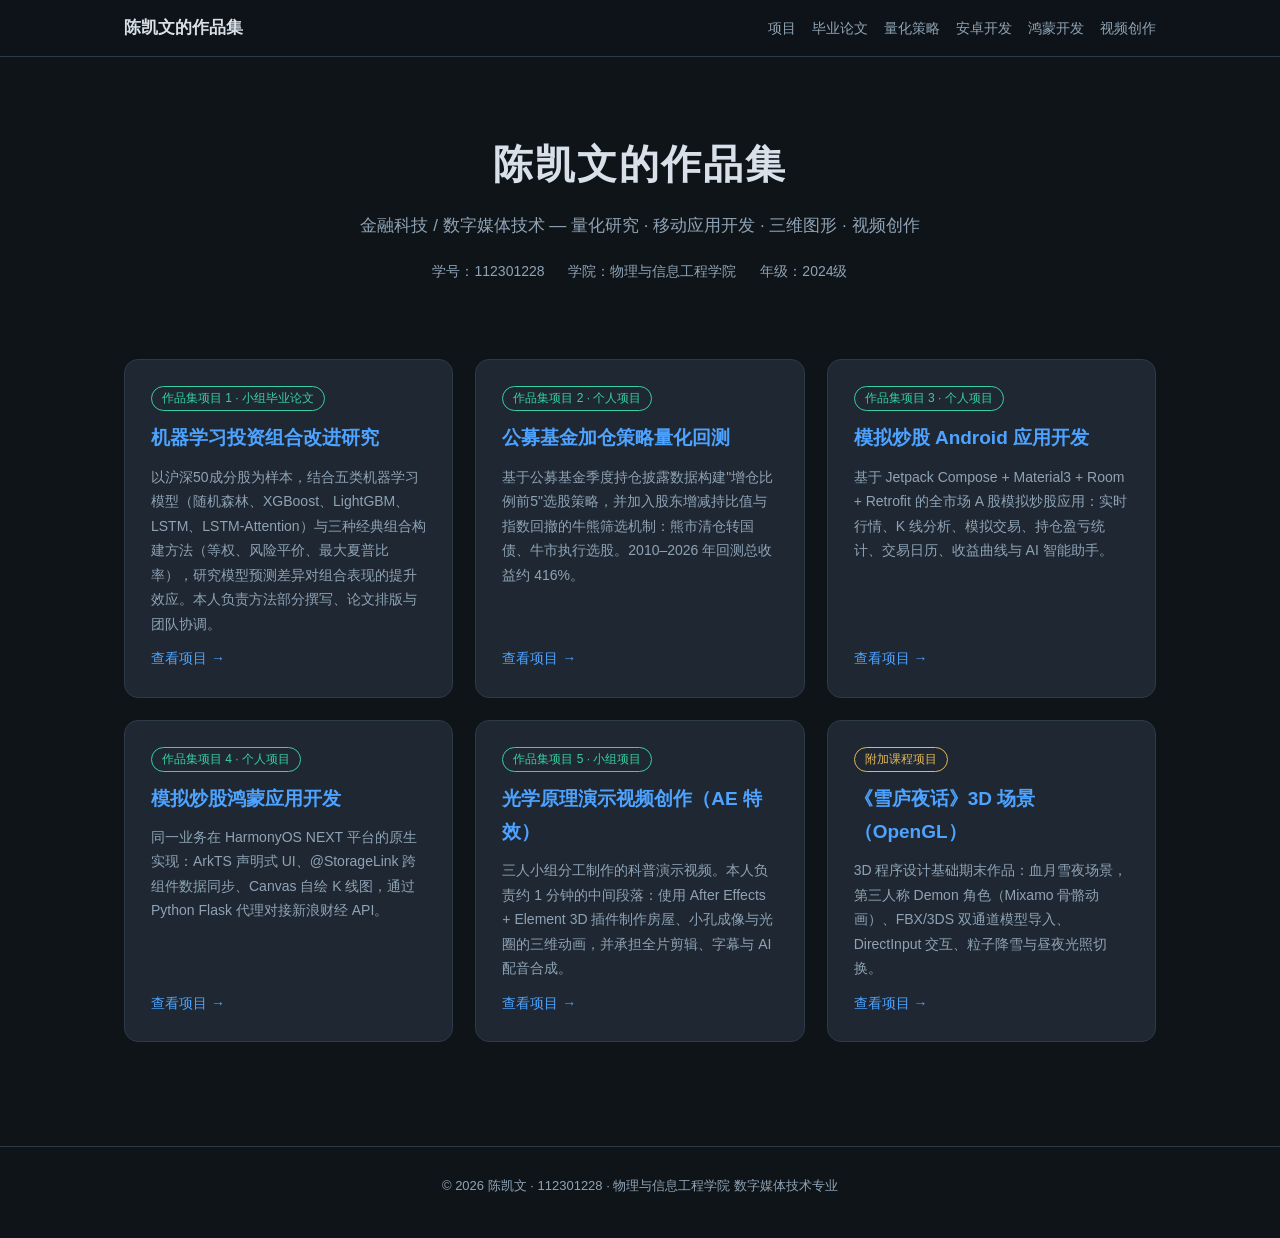
==== index.html @ bfaefc78 "初始提交：陈凯文的作品集网站 包含5个作品集项目与1个附加课程项目的展示页面、演示视频与截图。  Co-Authored-By: Claude Code <noreply@anthropic.com>" ====
<!DOCTYPE html>
<html lang="zh-CN">
<head>
<meta charset="UTF-8">
<meta name="viewport" content="width=device-width, initial-scale=1.0">
<title>陈凯文的作品集</title>
<link rel="stylesheet" href="assets/css/style.css">
</head>
<body>
<nav class="nav">
  <div class="wrap">
    <span class="brand">陈凯文的作品集</span>
    <div class="links">
      <a href="#projects">项目</a>
      <a href="projects/dissertation.html">毕业论文</a>
      <a href="projects/gongmu.html">量化策略</a>
      <a href="projects/android.html">安卓开发</a>
      <a href="projects/harmony.html">鸿蒙开发</a>
      <a href="projects/video.html">视频创作</a>
    </div>
  </div>
</nav>

<header class="hero wrap">
  <h1>陈凯文的作品集</h1>
  <p class="sub">金融科技 / 数字媒体技术 — 量化研究 · 移动应用开发 · 三维图形 · 视频创作</p>
  <p class="meta">
    <span>学号：112301228</span>
    <span>学院：物理与信息工程学院</span>
    <span>年级：2024级</span>
  </p>
</header>

<main class="wrap" id="projects">
  <div class="grid">

    <a class="card" href="projects/dissertation.html">
      <span class="tag">作品集项目 1 · 小组毕业论文</span>
      <h3>机器学习投资组合改进研究</h3>
      <p>以沪深50成分股为样本，结合五类机器学习模型（随机森林、XGBoost、LightGBM、LSTM、LSTM-Attention）与三种经典组合构建方法（等权、风险平价、最大夏普比率），研究模型预测差异对组合表现的提升效应。本人负责方法部分撰写、论文排版与团队协调。</p>
      <span class="go">查看项目 →</span>
    </a>

    <a class="card" href="projects/gongmu.html">
      <span class="tag">作品集项目 2 · 个人项目</span>
      <h3>公募基金加仓策略量化回测</h3>
      <p>基于公募基金季度持仓披露数据构建"增仓比例前5"选股策略，并加入股东增减持比值与指数回撤的牛熊筛选机制：熊市清仓转国债、牛市执行选股。2010–2026 年回测总收益约 416%。</p>
      <span class="go">查看项目 →</span>
    </a>

    <a class="card" href="projects/android.html">
      <span class="tag">作品集项目 3 · 个人项目</span>
      <h3>模拟炒股 Android 应用开发</h3>
      <p>基于 Jetpack Compose + Material3 + Room + Retrofit 的全市场 A 股模拟炒股应用：实时行情、K 线分析、模拟交易、持仓盈亏统计、交易日历、收益曲线与 AI 智能助手。</p>
      <span class="go">查看项目 →</span>
    </a>

    <a class="card" href="projects/harmony.html">
      <span class="tag">作品集项目 4 · 个人项目</span>
      <h3>模拟炒股鸿蒙应用开发</h3>
      <p>同一业务在 HarmonyOS NEXT 平台的原生实现：ArkTS 声明式 UI、@StorageLink 跨组件数据同步、Canvas 自绘 K 线图，通过 Python Flask 代理对接新浪财经 API。</p>
      <span class="go">查看项目 →</span>
    </a>

    <a class="card" href="projects/video.html">
      <span class="tag">作品集项目 5 · 小组项目</span>
      <h3>光学原理演示视频创作（AE 特效）</h3>
      <p>三人小组分工制作的科普演示视频。本人负责约 1 分钟的中间段落：使用 After Effects + Element 3D 插件制作房屋、小孔成像与光圈的三维动画，并承担全片剪辑、字幕与 AI 配音合成。</p>
      <span class="go">查看项目 →</span>
    </a>

    <a class="card" href="projects/opengl.html">
      <span class="tag extra">附加课程项目</span>
      <h3>《雪庐夜话》3D 场景（OpenGL）</h3>
      <p>3D 程序设计基础期末作品：血月雪夜场景，第三人称 Demon 角色（Mixamo 骨骼动画）、FBX/3DS 双通道模型导入、DirectInput 交互、粒子降雪与昼夜光照切换。</p>
      <span class="go">查看项目 →</span>
    </a>

  </div>
</main>

<footer class="footer">
  <div>© 2026 陈凯文 · 112301228 · 物理与信息工程学院 数字媒体技术专业</div>
</footer>
</body>
</html>
---- assets/css/style.css ----
/* 陈凯文的作品集 — 样式 */
:root {
  --bg: #0f1419;
  --bg2: #1a2129;
  --card: #1e2732;
  --border: #2d3a47;
  --text: #d8e1ea;
  --muted: #8fa3b5;
  --accent: #4da3ff;
  --accent2: #37d0a0;
  --code-bg: #11171d;
}
* { margin: 0; padding: 0; box-sizing: border-box; }
html { scroll-behavior: smooth; }
body {
  font-family: "Microsoft YaHei", "PingFang SC", "Noto Sans SC", sans-serif;
  background: var(--bg);
  color: var(--text);
  line-height: 1.75;
}
a { color: var(--accent); text-decoration: none; }
a:hover { text-decoration: underline; }

.wrap { max-width: 1080px; margin: 0 auto; padding: 0 24px; }

/* 顶部导航 */
.nav {
  position: sticky; top: 0; z-index: 50;
  background: rgba(15,20,25,.92); backdrop-filter: blur(8px);
  border-bottom: 1px solid var(--border);
}
.nav .wrap { display: flex; align-items: center; gap: 20px; height: 56px; }
.nav .brand { font-weight: 700; color: var(--text); font-size: 17px; }
.nav .links { margin-left: auto; display: flex; gap: 16px; flex-wrap: wrap; }
.nav .links a { color: var(--muted); font-size: 14px; }
.nav .links a:hover { color: var(--accent); text-decoration: none; }

/* 英雄区 */
.hero { padding: 72px 0 48px; text-align: center; }
.hero h1 { font-size: 40px; letter-spacing: 2px; margin-bottom: 12px; }
.hero .sub { color: var(--muted); font-size: 17px; }
.hero .meta { margin-top: 18px; color: var(--muted); font-size: 14px; }
.hero .meta span { margin: 0 10px; }

/* 卡片网格 */
.grid {
  display: grid; grid-template-columns: repeat(auto-fill, minmax(310px, 1fr));
  gap: 22px; padding: 28px 0 64px;
}
.card {
  background: var(--card); border: 1px solid var(--border); border-radius: 14px;
  padding: 26px; transition: transform .18s, border-color .18s;
  display: flex; flex-direction: column; gap: 10px;
}
.card:hover { transform: translateY(-4px); border-color: var(--accent); }
.card .tag {
  display: inline-block; font-size: 12px; color: var(--accent2);
  border: 1px solid var(--accent2); border-radius: 20px; padding: 1px 10px; width: fit-content;
}
.card .tag.extra { color: #e2b756; border-color: #e2b756; }
.card h3 { font-size: 19px; }
.card p { color: var(--muted); font-size: 14px; flex: 1; }
.card .go { font-size: 14px; }

/* 项目页 */
.page-head { padding: 56px 0 8px; }
.page-head .crumb { color: var(--muted); font-size: 13px; margin-bottom: 10px; }
.page-head h1 { font-size: 32px; margin-bottom: 8px; }
.page-head .info { color: var(--muted); font-size: 14px; }

section.block { padding: 26px 0; border-top: 1px solid var(--border); }
section.block h2 {
  font-size: 22px; margin-bottom: 14px; padding-left: 12px;
  border-left: 4px solid var(--accent);
}
section.block h3 { font-size: 17px; margin: 18px 0 8px; color: var(--accent2); }
section.block p { margin: 8px 0; color: var(--text); }
section.block ul, section.block ol { margin: 8px 0 8px 24px; }
section.block li { margin: 4px 0; }

/* 代码块 */
pre {
  background: var(--code-bg); border: 1px solid var(--border); border-radius: 10px;
  padding: 16px 18px; overflow-x: auto; margin: 14px 0;
  font-size: 13px; line-height: 1.55;
}
code, pre {
  font-family: Consolas, "Cascadia Code", "Courier New", monospace;
}
:not(pre) > code {
  background: var(--code-bg); border: 1px solid var(--border); border-radius: 5px;
  padding: 1px 6px; font-size: 13px; color: #9fd0ff;
}
pre .c { color: #6a9955; } /* 注释 */

/* 图片 */
figure { margin: 16px 0; text-align: center; }
figure img {
  max-width: 100%; border-radius: 10px; border: 1px solid var(--border);
  background: #fff;
}
figcaption { color: var(--muted); font-size: 13px; margin-top: 6px; }
.gallery { display: grid; grid-template-columns: repeat(auto-fill, minmax(190px, 1fr)); gap: 14px; }
.gallery figure { margin: 0; }
.gallery img { width: 100%; height: auto; display: block; }

/* 视频 */
video { width: min(360px, 100%); border-radius: 12px; border: 1px solid var(--border); background: #000; }
video.wide { width: 100%; max-width: 860px; }

/* 表格 */
table { border-collapse: collapse; width: 100%; margin: 14px 0; font-size: 14px; }
th, td { border: 1px solid var(--border); padding: 8px 12px; text-align: left; }
th { background: var(--bg2); }
td { color: var(--text); }

/* 提示框 */
.note {
  background: var(--bg2); border: 1px solid var(--border); border-left: 4px solid var(--accent2);
  border-radius: 8px; padding: 12px 16px; margin: 14px 0; font-size: 14px; color: var(--muted);
}

.footer {
  border-top: 1px solid var(--border); padding: 28px 0 40px; margin-top: 40px;
  color: var(--muted); font-size: 13px; text-align: center;
}
.footer .qr { margin-top: 12px; }
.footer .qr img { width: 120px; background: #fff; padding: 6px; border-radius: 8px; }

@media (max-width: 640px) {
  .hero h1 { font-size: 28px; }
  .nav .links { display: none; }
}
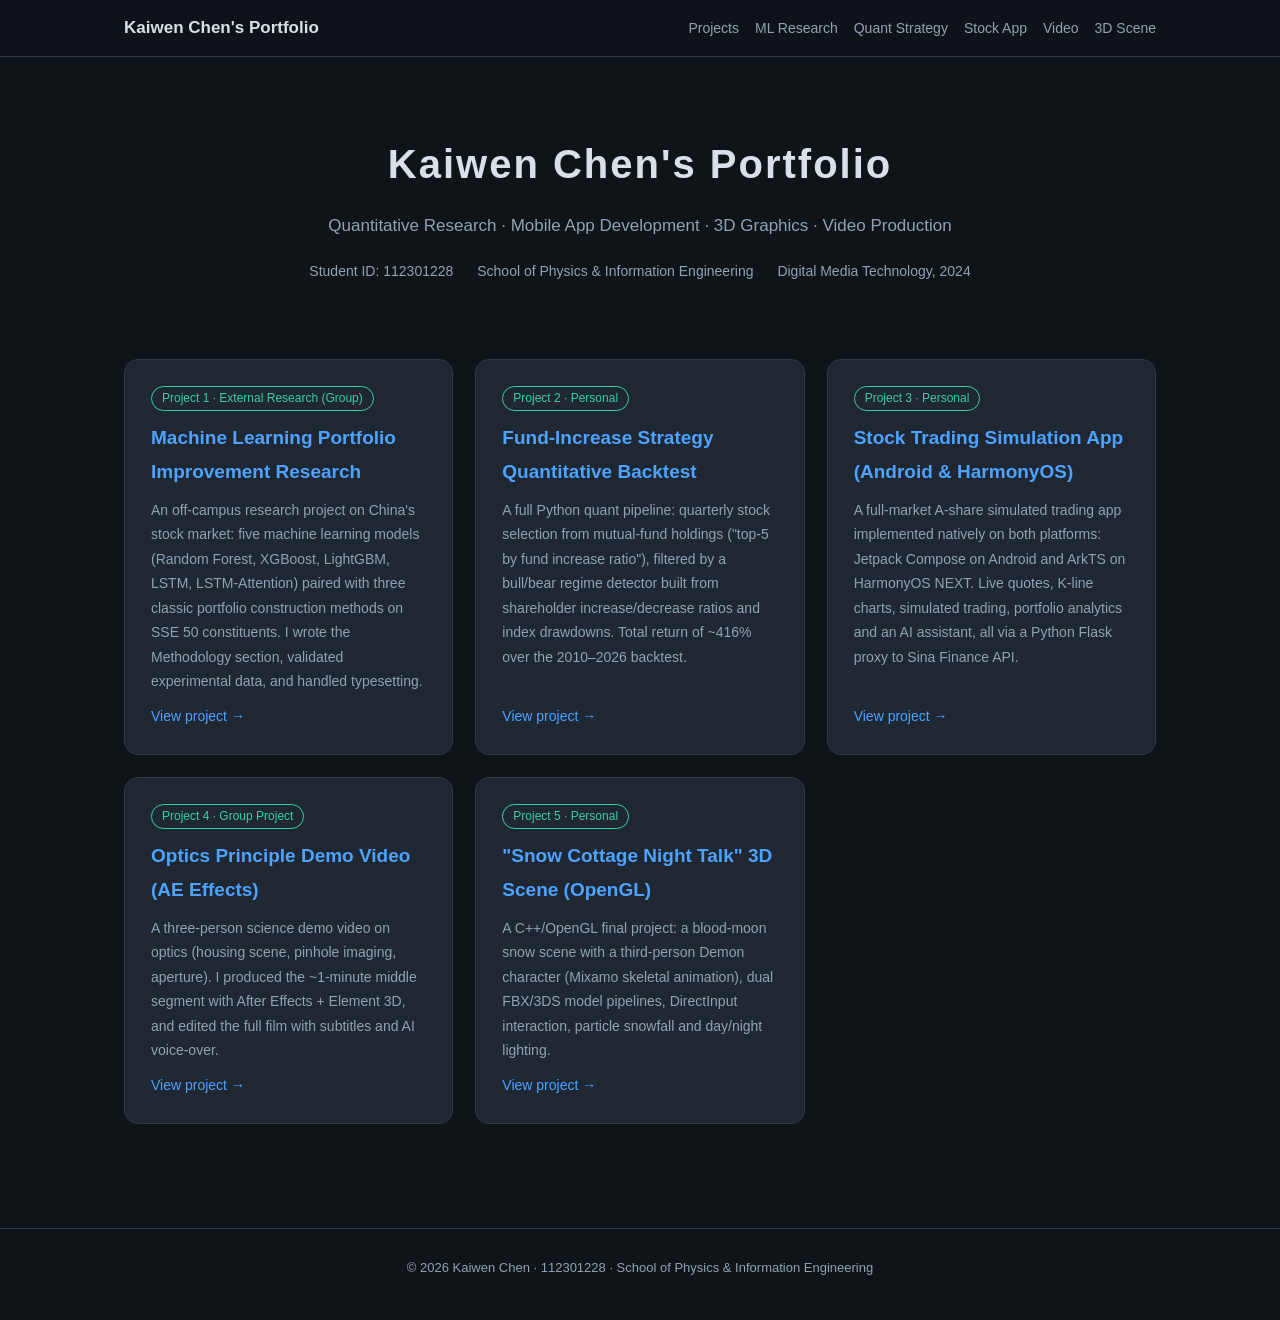
==== commit eeac741c: "改版：全英文内容，安卓与鸿蒙合并为同一项目，OpenGL 转为正式项目 - 网站介绍全部改为英文 - Android 与 HarmonyOS 模拟炒股应用合并为一个双平台项目页 - OpenGL 雪庐" ====
--- a/index.html
+++ b/index.html
@@ -1,86 +1,79 @@
 <!DOCTYPE html>
-<html lang="zh-CN">
+<html lang="en">
 <head>
 <meta charset="UTF-8">
 <meta name="viewport" content="width=device-width, initial-scale=1.0">
-<title>陈凯文的作品集</title>
+<title>Kaiwen Chen — Portfolio</title>
 <link rel="stylesheet" href="assets/css/style.css">
 </head>
 <body>
 <nav class="nav">
   <div class="wrap">
-    <span class="brand">陈凯文的作品集</span>
+    <span class="brand">Kaiwen Chen's Portfolio</span>
     <div class="links">
-      <a href="#projects">项目</a>
-      <a href="projects/dissertation.html">毕业论文</a>
-      <a href="projects/gongmu.html">量化策略</a>
-      <a href="projects/android.html">安卓开发</a>
-      <a href="projects/harmony.html">鸿蒙开发</a>
-      <a href="projects/video.html">视频创作</a>
+      <a href="#projects">Projects</a>
+      <a href="projects/research.html">ML Research</a>
+      <a href="projects/gongmu.html">Quant Strategy</a>
+      <a href="projects/stockapp.html">Stock App</a>
+      <a href="projects/video.html">Video</a>
+      <a href="projects/opengl.html">3D Scene</a>
     </div>
   </div>
 </nav>
 
 <header class="hero wrap">
-  <h1>陈凯文的作品集</h1>
-  <p class="sub">金融科技 / 数字媒体技术 — 量化研究 · 移动应用开发 · 三维图形 · 视频创作</p>
+  <h1>Kaiwen Chen's Portfolio</h1>
+  <p class="sub">Quantitative Research · Mobile App Development · 3D Graphics · Video Production</p>
   <p class="meta">
-    <span>学号：112301228</span>
-    <span>学院：物理与信息工程学院</span>
-    <span>年级：2024级</span>
+    <span>Student ID: 112301228</span>
+    <span>School of Physics &amp; Information Engineering</span>
+    <span>Digital Media Technology, 2024</span>
   </p>
 </header>
 
 <main class="wrap" id="projects">
   <div class="grid">
 
-    <a class="card" href="projects/dissertation.html">
-      <span class="tag">作品集项目 1 · 小组毕业论文</span>
-      <h3>机器学习投资组合改进研究</h3>
-      <p>以沪深50成分股为样本，结合五类机器学习模型（随机森林、XGBoost、LightGBM、LSTM、LSTM-Attention）与三种经典组合构建方法（等权、风险平价、最大夏普比率），研究模型预测差异对组合表现的提升效应。本人负责方法部分撰写、论文排版与团队协调。</p>
-      <span class="go">查看项目 →</span>
+    <a class="card" href="projects/research.html">
+      <span class="tag">Project 1 · External Research (Group)</span>
+      <h3>Machine Learning Portfolio Improvement Research</h3>
+      <p>An off-campus research project on China's stock market: five machine learning models (Random Forest, XGBoost, LightGBM, LSTM, LSTM-Attention) paired with three classic portfolio construction methods on SSE 50 constituents. I wrote the Methodology section, validated experimental data, and handled typesetting.</p>
+      <span class="go">View project →</span>
     </a>
 
     <a class="card" href="projects/gongmu.html">
-      <span class="tag">作品集项目 2 · 个人项目</span>
-      <h3>公募基金加仓策略量化回测</h3>
-      <p>基于公募基金季度持仓披露数据构建"增仓比例前5"选股策略，并加入股东增减持比值与指数回撤的牛熊筛选机制：熊市清仓转国债、牛市执行选股。2010–2026 年回测总收益约 416%。</p>
-      <span class="go">查看项目 →</span>
+      <span class="tag">Project 2 · Personal</span>
+      <h3>Fund-Increase Strategy Quantitative Backtest</h3>
+      <p>A full Python quant pipeline: quarterly stock selection from mutual-fund holdings ("top-5 by fund increase ratio"), filtered by a bull/bear regime detector built from shareholder increase/decrease ratios and index drawdowns. Total return of ~416% over the 2010–2026 backtest.</p>
+      <span class="go">View project →</span>
     </a>
 
-    <a class="card" href="projects/android.html">
-      <span class="tag">作品集项目 3 · 个人项目</span>
-      <h3>模拟炒股 Android 应用开发</h3>
-      <p>基于 Jetpack Compose + Material3 + Room + Retrofit 的全市场 A 股模拟炒股应用：实时行情、K 线分析、模拟交易、持仓盈亏统计、交易日历、收益曲线与 AI 智能助手。</p>
-      <span class="go">查看项目 →</span>
-    </a>
-
-    <a class="card" href="projects/harmony.html">
-      <span class="tag">作品集项目 4 · 个人项目</span>
-      <h3>模拟炒股鸿蒙应用开发</h3>
-      <p>同一业务在 HarmonyOS NEXT 平台的原生实现：ArkTS 声明式 UI、@StorageLink 跨组件数据同步、Canvas 自绘 K 线图，通过 Python Flask 代理对接新浪财经 API。</p>
-      <span class="go">查看项目 →</span>
+    <a class="card" href="projects/stockapp.html">
+      <span class="tag">Project 3 · Personal</span>
+      <h3>Stock Trading Simulation App (Android &amp; HarmonyOS)</h3>
+      <p>A full-market A-share simulated trading app implemented natively on both platforms: Jetpack Compose on Android and ArkTS on HarmonyOS NEXT. Live quotes, K-line charts, simulated trading, portfolio analytics and an AI assistant, all via a Python Flask proxy to Sina Finance API.</p>
+      <span class="go">View project →</span>
     </a>
 
     <a class="card" href="projects/video.html">
-      <span class="tag">作品集项目 5 · 小组项目</span>
-      <h3>光学原理演示视频创作（AE 特效）</h3>
-      <p>三人小组分工制作的科普演示视频。本人负责约 1 分钟的中间段落：使用 After Effects + Element 3D 插件制作房屋、小孔成像与光圈的三维动画，并承担全片剪辑、字幕与 AI 配音合成。</p>
-      <span class="go">查看项目 →</span>
+      <span class="tag">Project 4 · Group Project</span>
+      <h3>Optics Principle Demo Video (AE Effects)</h3>
+      <p>A three-person science demo video on optics (housing scene, pinhole imaging, aperture). I produced the ~1-minute middle segment with After Effects + Element 3D, and edited the full film with subtitles and AI voice-over.</p>
+      <span class="go">View project →</span>
     </a>
 
     <a class="card" href="projects/opengl.html">
-      <span class="tag extra">附加课程项目</span>
-      <h3>《雪庐夜话》3D 场景（OpenGL）</h3>
-      <p>3D 程序设计基础期末作品：血月雪夜场景，第三人称 Demon 角色（Mixamo 骨骼动画）、FBX/3DS 双通道模型导入、DirectInput 交互、粒子降雪与昼夜光照切换。</p>
-      <span class="go">查看项目 →</span>
+      <span class="tag">Project 5 · Personal</span>
+      <h3>"Snow Cottage Night Talk" 3D Scene (OpenGL)</h3>
+      <p>A C++/OpenGL final project: a blood-moon snow scene with a third-person Demon character (Mixamo skeletal animation), dual FBX/3DS model pipelines, DirectInput interaction, particle snowfall and day/night lighting.</p>
+      <span class="go">View project →</span>
     </a>
 
   </div>
 </main>
 
 <footer class="footer">
-  <div>© 2026 陈凯文 · 112301228 · 物理与信息工程学院 数字媒体技术专业</div>
+  <div>© 2026 Kaiwen Chen · 112301228 · School of Physics &amp; Information Engineering</div>
 </footer>
 </body>
 </html>
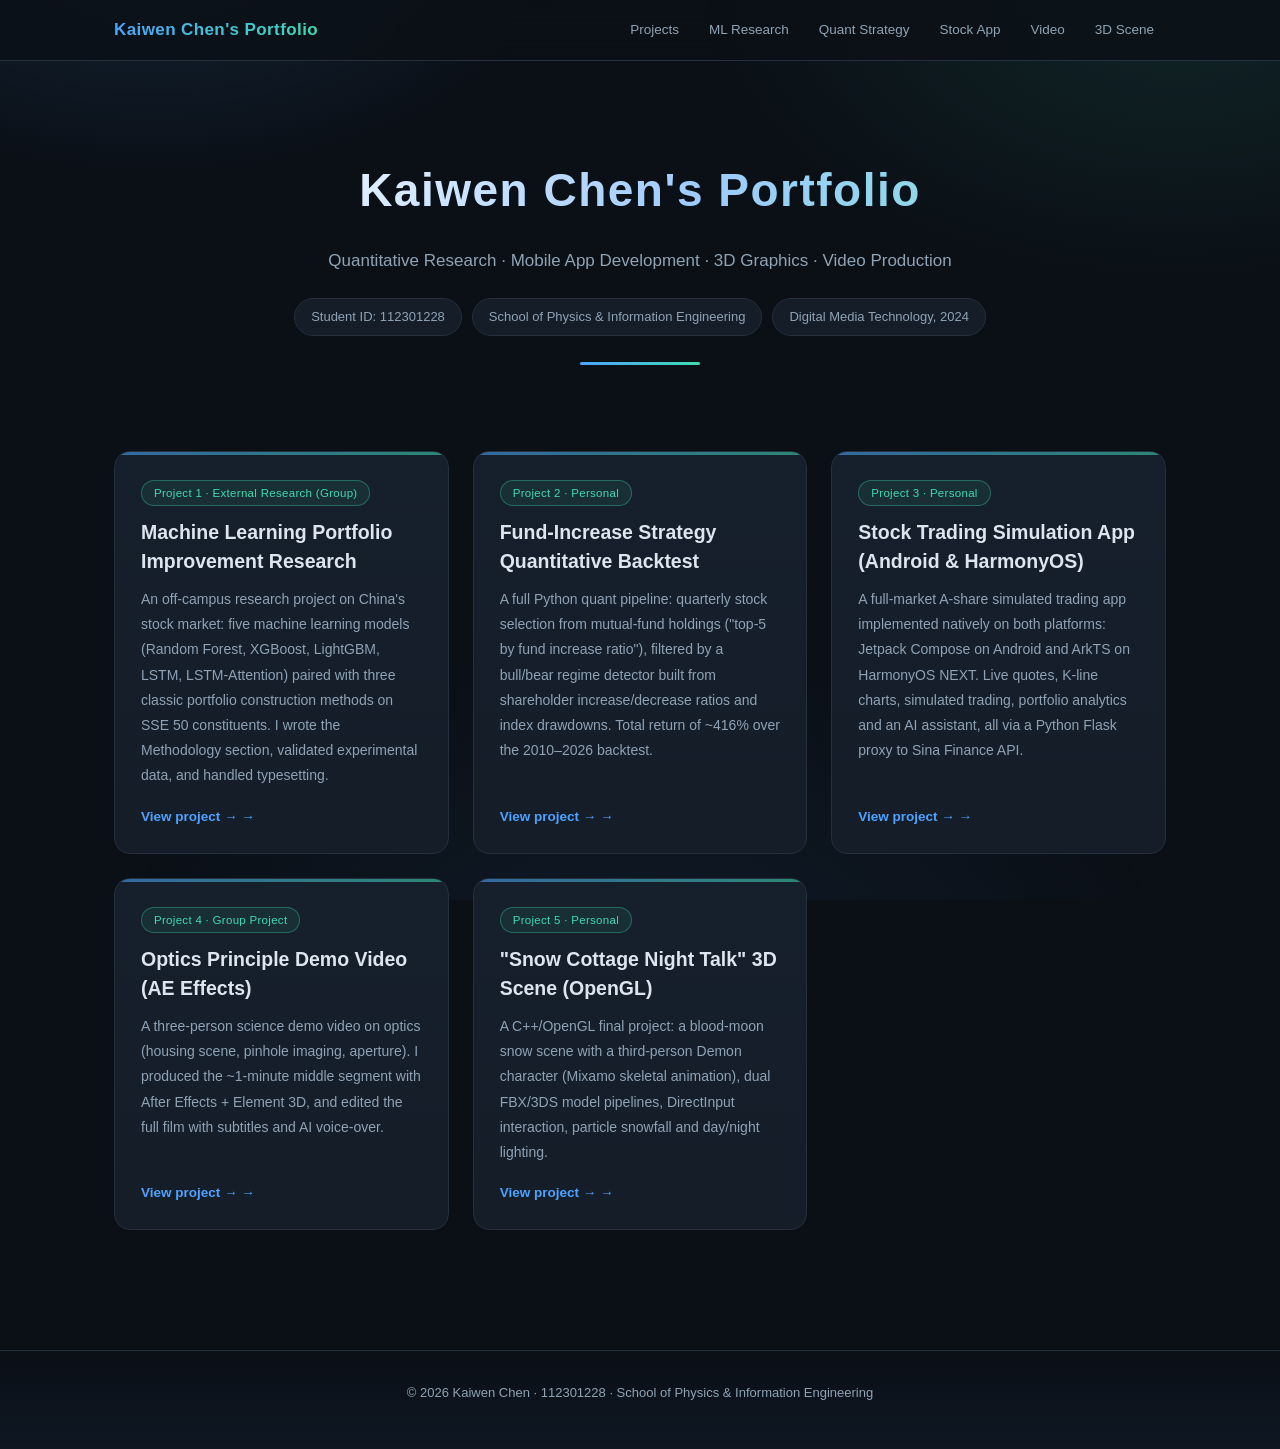
==== commit 2c05c647: "视觉升级：渐变主题、卡片光效、氛围背景与细节打磨 Co-Authored-By: Claude Code <noreply@anthropic.com>" ====
--- a/index.html
+++ b/index.html
@@ -29,6 +29,7 @@
     <span>School of Physics &amp; Information Engineering</span>
     <span>Digital Media Technology, 2024</span>
   </p>
+  <div class="rule"></div>
 </header>
 
 <main class="wrap" id="projects">
--- a/assets/css/style.css
+++ b/assets/css/style.css
@@ -1,133 +1,201 @@
-/* 陈凯文的作品集 — 样式 */
+/* Kaiwen Chen Portfolio — polished theme */
 :root {
-  --bg: #0f1419;
-  --bg2: #1a2129;
-  --card: #1e2732;
-  --border: #2d3a47;
-  --text: #d8e1ea;
+  --bg: #0b1017;
+  --bg2: #131b25;
+  --card: #141d28;
+  --border: #24303d;
+  --text: #dde6ef;
   --muted: #8fa3b5;
   --accent: #4da3ff;
-  --accent2: #37d0a0;
-  --code-bg: #11171d;
+  --accent2: #3ddcb0;
+  --grad: linear-gradient(120deg, #4da3ff 0%, #3ddcb0 100%);
+  --grad-soft: linear-gradient(120deg, rgba(77,163,255,.16), rgba(61,220,176,.16));
+  --code-bg: #0d131a;
+  --shadow: 0 10px 30px rgba(0,0,0,.35);
 }
 * { margin: 0; padding: 0; box-sizing: border-box; }
 html { scroll-behavior: smooth; }
 body {
-  font-family: "Microsoft YaHei", "PingFang SC", "Noto Sans SC", sans-serif;
+  font-family: "Segoe UI", "Microsoft YaHei", "PingFang SC", "Noto Sans SC", sans-serif;
   background: var(--bg);
   color: var(--text);
-  line-height: 1.75;
+  line-height: 1.8;
+  overflow-x: hidden;
+}
+/* ambient glow */
+body::before {
+  content: ""; position: fixed; inset: 0; z-index: -1;
+  background:
+    radial-gradient(700px 420px at 12% -8%, rgba(77,163,255,.14), transparent 60%),
+    radial-gradient(800px 480px at 92% 0%, rgba(61,220,176,.10), transparent 60%),
+    radial-gradient(900px 600px at 50% 110%, rgba(77,163,255,.07), transparent 60%);
 }
 a { color: var(--accent); text-decoration: none; }
 a:hover { text-decoration: underline; }
 
-.wrap { max-width: 1080px; margin: 0 auto; padding: 0 24px; }
-
-/* 顶部导航 */
+.wrap { max-width: 1100px; margin: 0 auto; padding: 0 24px; }
+
+/* nav */
 .nav {
   position: sticky; top: 0; z-index: 50;
-  background: rgba(15,20,25,.92); backdrop-filter: blur(8px);
+  background: rgba(11,16,23,.82); backdrop-filter: blur(14px);
   border-bottom: 1px solid var(--border);
 }
-.nav .wrap { display: flex; align-items: center; gap: 20px; height: 56px; }
-.nav .brand { font-weight: 700; color: var(--text); font-size: 17px; }
-.nav .links { margin-left: auto; display: flex; gap: 16px; flex-wrap: wrap; }
-.nav .links a { color: var(--muted); font-size: 14px; }
-.nav .links a:hover { color: var(--accent); text-decoration: none; }
-
-/* 英雄区 */
-.hero { padding: 72px 0 48px; text-align: center; }
-.hero h1 { font-size: 40px; letter-spacing: 2px; margin-bottom: 12px; }
-.hero .sub { color: var(--muted); font-size: 17px; }
-.hero .meta { margin-top: 18px; color: var(--muted); font-size: 14px; }
-.hero .meta span { margin: 0 10px; }
-
-/* 卡片网格 */
+.nav .wrap { display: flex; align-items: center; gap: 20px; height: 60px; }
+.nav .brand {
+  font-weight: 800; color: var(--text); font-size: 17px; letter-spacing: .4px;
+  background: var(--grad); -webkit-background-clip: text; background-clip: text; -webkit-text-fill-color: transparent;
+}
+.nav .links { margin-left: auto; display: flex; gap: 6px; flex-wrap: wrap; }
+.nav .links a {
+  color: var(--muted); font-size: 13.5px; padding: 6px 12px; border-radius: 8px;
+  transition: all .18s;
+}
+.nav .links a:hover { color: var(--text); background: var(--grad-soft); text-decoration: none; }
+
+/* hero */
+.hero { padding: 88px 0 56px; text-align: center; position: relative; }
+.hero h1 {
+  font-size: 46px; letter-spacing: 1.5px; margin-bottom: 14px; font-weight: 800;
+  background: linear-gradient(120deg, #eaf4ff 20%, #9ecbff 55%, #7fe8cd 100%);
+  -webkit-background-clip: text; background-clip: text; -webkit-text-fill-color: transparent;
+}
+.hero .sub { color: var(--muted); font-size: 17px; margin-bottom: 22px; }
+.hero .meta {
+  display: inline-flex; gap: 10px; flex-wrap: wrap; justify-content: center;
+}
+.hero .meta span {
+  background: var(--card); border: 1px solid var(--border); color: var(--muted);
+  font-size: 13px; padding: 6px 16px; border-radius: 999px;
+}
+.hero .rule {
+  width: 120px; height: 3px; border-radius: 3px; background: var(--grad);
+  margin: 26px auto 0;
+}
+
+/* cards */
 .grid {
-  display: grid; grid-template-columns: repeat(auto-fill, minmax(310px, 1fr));
-  gap: 22px; padding: 28px 0 64px;
+  display: grid; grid-template-columns: repeat(auto-fill, minmax(320px, 1fr));
+  gap: 24px; padding: 30px 0 72px;
 }
 .card {
-  background: var(--card); border: 1px solid var(--border); border-radius: 14px;
-  padding: 26px; transition: transform .18s, border-color .18s;
-  display: flex; flex-direction: column; gap: 10px;
-}
-.card:hover { transform: translateY(-4px); border-color: var(--accent); }
+  position: relative; background: linear-gradient(180deg, #16202c 0%, var(--card) 100%);
+  border: 1px solid var(--border); border-radius: 16px;
+  padding: 28px 26px 24px; transition: transform .2s, border-color .2s, box-shadow .2s;
+  display: flex; flex-direction: column; gap: 12px; color: var(--text);
+  overflow: hidden;
+}
+.card::before {
+  content: ""; position: absolute; inset: 0 0 auto 0; height: 3px;
+  background: var(--grad); opacity: .55; transition: opacity .2s;
+}
+.card:hover {
+  transform: translateY(-6px); border-color: rgba(77,163,255,.55);
+  box-shadow: 0 16px 40px rgba(0,0,0,.45), 0 0 0 1px rgba(77,163,255,.15);
+  text-decoration: none;
+}
+.card:hover::before { opacity: 1; }
 .card .tag {
-  display: inline-block; font-size: 12px; color: var(--accent2);
-  border: 1px solid var(--accent2); border-radius: 20px; padding: 1px 10px; width: fit-content;
-}
-.card .tag.extra { color: #e2b756; border-color: #e2b756; }
-.card h3 { font-size: 19px; }
+  display: inline-block; font-size: 11.5px; color: var(--accent2);
+  background: rgba(61,220,176,.08); border: 1px solid rgba(61,220,176,.35);
+  border-radius: 999px; padding: 2px 12px; width: fit-content; letter-spacing: .3px;
+}
+.card h3 { font-size: 19.5px; line-height: 1.45; }
 .card p { color: var(--muted); font-size: 14px; flex: 1; }
-.card .go { font-size: 14px; }
-
-/* 项目页 */
-.page-head { padding: 56px 0 8px; }
-.page-head .crumb { color: var(--muted); font-size: 13px; margin-bottom: 10px; }
-.page-head h1 { font-size: 32px; margin-bottom: 8px; }
-.page-head .info { color: var(--muted); font-size: 14px; }
-
-section.block { padding: 26px 0; border-top: 1px solid var(--border); }
+.card .go {
+  font-size: 13.5px; color: var(--accent); font-weight: 600; margin-top: 4px;
+}
+.card .go::after { content: " →"; transition: margin .18s; }
+.card:hover .go::after { margin-left: 4px; }
+
+/* page head */
+.page-head { padding: 64px 0 10px; }
+.page-head .crumb { color: var(--muted); font-size: 13px; margin-bottom: 12px; }
+.page-head h1 {
+  font-size: 34px; line-height: 1.3; margin-bottom: 10px; font-weight: 800;
+  background: linear-gradient(120deg, #eaf4ff 10%, #9ecbff 70%);
+  -webkit-background-clip: text; background-clip: text; -webkit-text-fill-color: transparent;
+}
+.page-head .info { color: var(--muted); font-size: 14.5px; max-width: 860px; }
+
+/* sections */
+section.block { padding: 30px 0; border-top: 1px solid var(--border); }
 section.block h2 {
-  font-size: 22px; margin-bottom: 14px; padding-left: 12px;
-  border-left: 4px solid var(--accent);
-}
-section.block h3 { font-size: 17px; margin: 18px 0 8px; color: var(--accent2); }
-section.block p { margin: 8px 0; color: var(--text); }
+  font-size: 22px; margin-bottom: 16px; padding-left: 14px;
+  border-left: 4px solid transparent;
+  border-image: var(--grad) 1;
+}
+section.block h3 {
+  font-size: 16.5px; margin: 20px 0 8px; color: var(--accent2); font-weight: 700;
+}
+section.block p { margin: 8px 0; }
 section.block ul, section.block ol { margin: 8px 0 8px 24px; }
-section.block li { margin: 4px 0; }
-
-/* 代码块 */
+section.block li { margin: 5px 0; }
+section.block strong { color: #cfe4ff; }
+
+/* code */
 pre {
-  background: var(--code-bg); border: 1px solid var(--border); border-radius: 10px;
+  background: var(--code-bg); border: 1px solid var(--border); border-radius: 12px;
   padding: 16px 18px; overflow-x: auto; margin: 14px 0;
-  font-size: 13px; line-height: 1.55;
-}
-code, pre {
-  font-family: Consolas, "Cascadia Code", "Courier New", monospace;
-}
+  font-size: 12.8px; line-height: 1.6;
+  box-shadow: inset 0 1px 0 rgba(255,255,255,.03);
+}
+code, pre { font-family: Consolas, "Cascadia Code", "Courier New", monospace; }
 :not(pre) > code {
-  background: var(--code-bg); border: 1px solid var(--border); border-radius: 5px;
-  padding: 1px 6px; font-size: 13px; color: #9fd0ff;
-}
-pre .c { color: #6a9955; } /* 注释 */
-
-/* 图片 */
-figure { margin: 16px 0; text-align: center; }
+  background: var(--code-bg); border: 1px solid var(--border); border-radius: 6px;
+  padding: 1px 7px; font-size: 13px; color: #9fd0ff;
+}
+
+/* figures & gallery */
+figure { margin: 18px 0; text-align: center; }
 figure img {
-  max-width: 100%; border-radius: 10px; border: 1px solid var(--border);
-  background: #fff;
-}
-figcaption { color: var(--muted); font-size: 13px; margin-top: 6px; }
-.gallery { display: grid; grid-template-columns: repeat(auto-fill, minmax(190px, 1fr)); gap: 14px; }
+  max-width: 100%; border-radius: 12px; border: 1px solid var(--border);
+  background: #fff; box-shadow: var(--shadow);
+}
+figcaption { color: var(--muted); font-size: 13px; margin-top: 8px; }
+.gallery { display: grid; grid-template-columns: repeat(auto-fill, minmax(190px, 1fr)); gap: 16px; }
 .gallery figure { margin: 0; }
-.gallery img { width: 100%; height: auto; display: block; }
-
-/* 视频 */
-video { width: min(360px, 100%); border-radius: 12px; border: 1px solid var(--border); background: #000; }
-video.wide { width: 100%; max-width: 860px; }
-
-/* 表格 */
-table { border-collapse: collapse; width: 100%; margin: 14px 0; font-size: 14px; }
-th, td { border: 1px solid var(--border); padding: 8px 12px; text-align: left; }
-th { background: var(--bg2); }
+.gallery img {
+  width: 100%; height: auto; display: block; border-radius: 10px;
+  transition: transform .2s, box-shadow .2s;
+}
+.gallery figure:hover img { transform: scale(1.03); box-shadow: 0 14px 34px rgba(0,0,0,.5); }
+.gallery figcaption { font-size: 12.5px; }
+
+/* video */
+video {
+  width: min(360px, 100%); border-radius: 14px; border: 1px solid var(--border);
+  background: #000; box-shadow: var(--shadow);
+}
+video.wide { width: 100%; max-width: 880px; }
+
+/* table */
+table {
+  border-collapse: collapse; width: 100%; margin: 16px 0; font-size: 14px;
+  border-radius: 12px; overflow: hidden; box-shadow: 0 4px 18px rgba(0,0,0,.25);
+}
+th, td { border: none; border-bottom: 1px solid var(--border); padding: 10px 14px; text-align: left; }
+th { background: linear-gradient(180deg, #1b2836, #16202c); color: #bfe0ff; font-weight: 600; }
+tr:nth-child(even) td { background: rgba(255,255,255,.02); }
 td { color: var(--text); }
 
-/* 提示框 */
+/* note */
 .note {
-  background: var(--bg2); border: 1px solid var(--border); border-left: 4px solid var(--accent2);
-  border-radius: 8px; padding: 12px 16px; margin: 14px 0; font-size: 14px; color: var(--muted);
-}
-
+  background: linear-gradient(180deg, rgba(77,163,255,.08), rgba(61,220,176,.06));
+  border: 1px solid rgba(77,163,255,.25); border-left: 4px solid transparent;
+  border-image: var(--grad) 1; border-radius: 10px;
+  padding: 14px 18px; margin: 16px 0; font-size: 14px; color: #c6d6e6;
+}
+
+/* footer */
 .footer {
-  border-top: 1px solid var(--border); padding: 28px 0 40px; margin-top: 40px;
+  border-top: 1px solid var(--border); padding: 30px 0 44px; margin-top: 48px;
   color: var(--muted); font-size: 13px; text-align: center;
-}
-.footer .qr { margin-top: 12px; }
-.footer .qr img { width: 120px; background: #fff; padding: 6px; border-radius: 8px; }
+  background: linear-gradient(180deg, transparent, rgba(77,163,255,.05));
+}
 
 @media (max-width: 640px) {
-  .hero h1 { font-size: 28px; }
+  .hero h1 { font-size: 30px; }
   .nav .links { display: none; }
-}
+  .gallery { grid-template-columns: repeat(auto-fill, minmax(140px, 1fr)); }
+}
